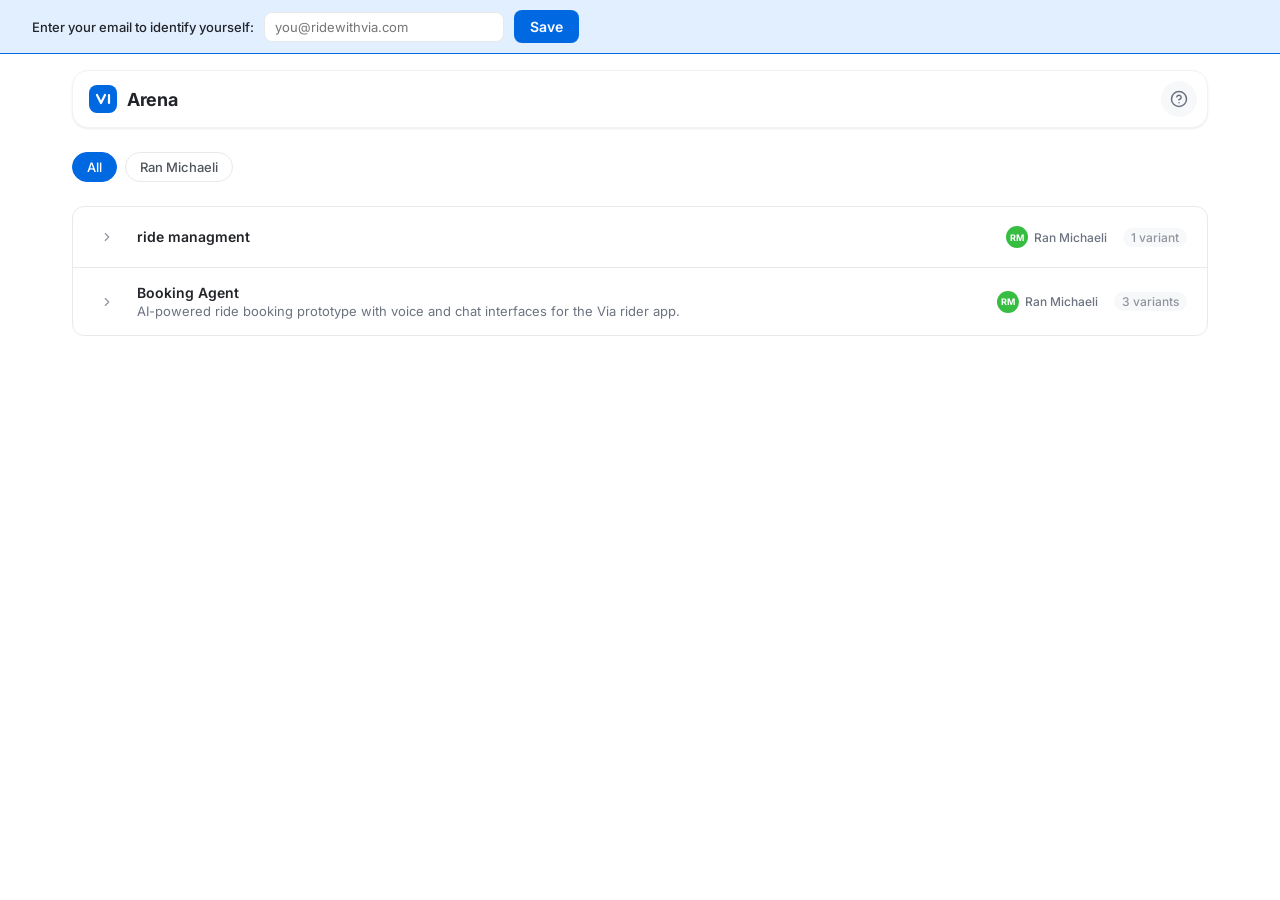
==== index.html @ a44d93fb "Initial arena-hub setup Public hub with Booking Agent and ride management prototypes.  Made-with: Cu" ====
<!DOCTYPE html>
<html lang="en">
<head>
    <meta charset="UTF-8">
    <meta name="viewport" content="width=device-width, initial-scale=1.0">
    <title>Arena — Via</title>
    <link rel="preconnect" href="https://fonts.googleapis.com">
    <link rel="preconnect" href="https://fonts.gstatic.com" crossorigin>
    <link href="https://fonts.googleapis.com/css2?family=Inter:wght@400;500;600;700&display=swap" rel="stylesheet">
    <link rel="stylesheet" href="hub/hub.css">
</head>
<body>
    <!-- ===== Identity Prompt (first visit) ===== -->
    <div class="identity-prompt" id="identity-prompt" style="display:none">
        <span class="identity-prompt-label">Enter your email to identify yourself:</span>
        <input type="email" class="identity-prompt-input" id="identity-email-input" placeholder="you@ridewithvia.com">
        <button class="hub-btn hub-btn-primary identity-prompt-btn" id="identity-save-btn">Save</button>
    </div>

    <!-- ===== Dashboard View ===== -->
    <div id="dashboard-view" class="view active">
        <nav class="hub-navbar" id="hub-navbar">
            <div class="hub-navbar-left">
                <div class="hub-logo">
                    <svg width="28" height="28" viewBox="0 0 28 28" fill="none">
                        <rect width="28" height="28" rx="8" fill="#0069e2"/>
                        <path d="M8 10l4 8 4-8M20 10v8" stroke="#fff" stroke-width="2.2" stroke-linecap="round" stroke-linejoin="round"/>
                    </svg>
                    <h1 class="hub-title">Arena</h1>
                </div>
                <div class="hub-space-toggle" id="space-toggle" style="display:none">
                    <button class="space-toggle-btn active" data-space="personal">My Space</button>
                    <button class="space-toggle-btn" data-space="hub">Public Hub</button>
                </div>
            </div>
            <div class="hub-navbar-right">
                <button class="hub-nav-circle" id="btn-how-it-works" title="How It Works">
                    <svg width="18" height="18" viewBox="0 0 24 24" fill="none" stroke="currentColor" stroke-width="2" stroke-linecap="round" stroke-linejoin="round"><circle cx="12" cy="12" r="10"/><path d="M9.09 9a3 3 0 015.83 1c0 2-3 3-3 3"/><line x1="12" y1="17" x2="12.01" y2="17"/></svg>
                </button>
                <button class="hub-nav-circle identity-indicator" id="identity-indicator" style="display:none" title="Profile"></button>
            </div>
        </nav>

        <main class="hub-main">
            <div class="hub-toolbar">
                <div class="hub-filters">
                    <button class="filter-chip active" data-filter="all">All</button>
                </div>
                <button class="hub-btn hub-btn-primary hub-btn-sm" id="btn-new-prototype">
                    <svg width="16" height="16" viewBox="0 0 24 24" fill="none" stroke="currentColor" stroke-width="2" stroke-linecap="round" stroke-linejoin="round"><line x1="12" y1="5" x2="12" y2="19"/><line x1="5" y1="12" x2="19" y2="12"/></svg>
                    New
                </button>
            </div>
            <div class="prototype-grid" id="prototype-grid"></div>
            <div class="empty-state" id="empty-state" style="display:none">
                <svg width="64" height="64" viewBox="0 0 24 24" fill="none" stroke="currentColor" stroke-width="1.5" stroke-linecap="round" stroke-linejoin="round" opacity="0.3"><rect x="3" y="3" width="18" height="18" rx="2"/><line x1="12" y1="8" x2="12" y2="16"/><line x1="8" y1="12" x2="16" y2="12"/></svg>
                <p>No prototypes yet. Click <strong>New Prototype</strong> to get started.</p>
            </div>
        </main>
    </div>

    <!-- ===== Prototype Detail View ===== -->
    <div id="detail-view" class="view">
        <button class="sp-tab" id="sp-tab" title="Open panel">
            <svg width="14" height="14" viewBox="0 0 24 24" fill="none" stroke="currentColor" stroke-width="2.5" stroke-linecap="round" stroke-linejoin="round"><polyline points="9 18 15 12 9 6"/></svg>
        </button>
        <div class="sp-shell" id="sp-shell">
            <div class="sp-drawer" id="sp-drawer">
                <div class="sp-header">
                    <div class="sp-logo">
                        <svg width="22" height="22" viewBox="0 0 28 28" fill="none"><rect width="28" height="28" rx="8" fill="#0069e2"/><path d="M8 10l4 8 4-8M20 10v8" stroke="#fff" stroke-width="2.2" stroke-linecap="round" stroke-linejoin="round"/></svg>
                        <span class="sp-logo-text">Arena</span>
                    </div>
                    <button class="sp-close" id="sp-close" title="Close panel">
                        <svg width="16" height="16" viewBox="0 0 24 24" fill="none" stroke="currentColor" stroke-width="2" stroke-linecap="round" stroke-linejoin="round"><rect x="3" y="3" width="18" height="18" rx="2"/><line x1="9" y1="3" x2="9" y2="21"/><polyline points="16 15 13 12 16 9"/></svg>
                    </button>
                </div>
                <div class="sp-section-label">Prototypes</div>
                <div class="sp-proto-list" id="sp-proto-list"></div>
                <div class="sp-footer">
                    <button class="sp-footer-link" id="sp-how-it-works" title="How It Works">
                        <svg width="16" height="16" viewBox="0 0 24 24" fill="none" stroke="currentColor" stroke-width="2" stroke-linecap="round" stroke-linejoin="round"><circle cx="12" cy="12" r="10"/><path d="M9.09 9a3 3 0 015.83 1c0 2-3 3-3 3"/><line x1="12" y1="17" x2="12.01" y2="17"/></svg>
                        <span>How It Works</span>
                        <svg class="sp-footer-link-chevron" width="14" height="14" viewBox="0 0 24 24" fill="none" stroke="currentColor" stroke-width="2" stroke-linecap="round" stroke-linejoin="round"><polyline points="9 18 15 12 9 6"/></svg>
                    </button>
                    <button class="sp-footer-link" id="sp-back" title="Back to Dashboard">
                        <svg width="16" height="16" viewBox="0 0 24 24" fill="none" stroke="currentColor" stroke-width="2" stroke-linecap="round" stroke-linejoin="round"><path d="M3 9l9-7 9 7v11a2 2 0 01-2 2H5a2 2 0 01-2-2z"/><polyline points="9 22 9 12 15 12 15 22"/></svg>
                        <span>Back to Dashboard</span>
                    </button>
                    <div class="sp-footer-separator"></div>
                    <button class="sp-footer-profile" id="sp-profile" title="Profile">
                        <div class="sp-footer-avatar" id="sp-footer-avatar"></div>
                        <span class="sp-footer-username" id="sp-footer-username"></span>
                    </button>
                </div>
            </div>
            <div class="sp-viewport-frame">
                <div class="prototype-viewport">
                    <iframe id="prototype-iframe" src="about:blank" allow="geolocation; microphone; camera; autoplay; fullscreen"></iframe>
                </div>
            </div>
        </div>
    </div>

    <!-- ===== How It Works Modal ===== -->
    <div class="modal-overlay" id="guide-modal-overlay">
        <div class="modal modal-lg">
            <div class="modal-header">
                <h3 class="modal-title">How It Works</h3>
                <button class="modal-close" id="guide-modal-close">&times;</button>
            </div>
            <div class="modal-body guide-body" id="guide-body"></div>
        </div>
    </div>

    <!-- ===== New Prototype Modal ===== -->
    <div class="modal-overlay" id="modal-overlay">
        <div class="modal" id="new-prototype-modal">
            <div class="modal-header">
                <h3 class="modal-title" id="modal-title">New Prototype</h3>
                <button class="modal-close" id="modal-close">&times;</button>
            </div>
            <div class="modal-body">
                <label class="form-label">
                    Prototype Name
                    <input type="text" class="form-input" id="input-name" placeholder="e.g. Ride Scheduling Redesign">
                </label>
                <label class="form-label">
                    Description
                    <textarea class="form-input form-textarea" id="input-description" placeholder="Brief description of what this prototype explores..."></textarea>
                </label>
                <label class="form-label">
                    Created By
                    <select class="form-input" id="input-creator"></select>
                </label>
                <div class="modal-output" id="modal-output" style="display:none">
                    <p class="modal-output-label">Run this in your terminal:</p>
                    <pre class="modal-output-code" id="modal-output-code"></pre>
                    <button class="hub-btn hub-btn-primary modal-copy-btn" id="btn-copy-output">Copy to Clipboard</button>
                </div>
            </div>
            <div class="modal-footer" id="modal-footer">
                <button class="hub-btn hub-btn-ghost" id="btn-modal-cancel">Cancel</button>
                <button class="hub-btn hub-btn-primary" id="btn-modal-generate">Generate Instructions</button>
            </div>
        </div>
    </div>

    <!-- ===== Edit Prototype Modal ===== -->
    <div class="modal-overlay" id="edit-modal-overlay">
        <div class="modal">
            <div class="modal-header">
                <h3 class="modal-title" id="edit-modal-title">Edit Prototype</h3>
                <button class="modal-close" id="edit-modal-close">&times;</button>
            </div>
            <div class="modal-body">
                <label class="form-label">
                    Prototype Name
                    <input type="text" class="form-input" id="input-edit-name" placeholder="e.g. Ride Scheduling Redesign">
                </label>
                <label class="form-label">
                    Description
                    <textarea class="form-input form-textarea" id="input-edit-description" placeholder="Brief description of what this prototype explores..."></textarea>
                </label>
                <div class="modal-output" id="edit-modal-output" style="display:none">
                    <p class="modal-output-label">Run this in your terminal:</p>
                    <pre class="modal-output-code" id="edit-modal-output-code"></pre>
                    <button class="hub-btn hub-btn-primary modal-copy-btn" id="btn-edit-copy-output">Copy to Clipboard</button>
                </div>
            </div>
            <div class="modal-footer" id="edit-modal-footer">
                <button class="hub-btn hub-btn-ghost" id="btn-edit-cancel">Cancel</button>
                <button class="hub-btn hub-btn-primary" id="btn-edit-generate">Save Changes</button>
            </div>
        </div>
    </div>

    <!-- ===== New Variant Modal ===== -->
    <div class="modal-overlay" id="variant-modal-overlay">
        <div class="modal">
            <div class="modal-header">
                <h3 class="modal-title" id="variant-modal-title">New Variant</h3>
                <button class="modal-close" id="variant-modal-close">&times;</button>
            </div>
            <div class="modal-body">
                <label class="form-label">
                    Variant Name
                    <input type="text" class="form-input" id="input-variant-name" placeholder="e.g. Option B — Inline Counter">
                </label>
                <label class="form-label">
                    Description
                    <textarea class="form-input form-textarea" id="input-variant-description" placeholder="What makes this variant different..."></textarea>
                </label>
                <label class="form-label">
                    Based On
                    <select class="form-input" id="input-variant-source"></select>
                </label>
                <div class="modal-output" id="variant-modal-output" style="display:none">
                    <p class="modal-output-label">Run this in your terminal:</p>
                    <pre class="modal-output-code" id="variant-modal-output-code"></pre>
                    <button class="hub-btn hub-btn-primary modal-copy-btn" id="btn-variant-copy-output">Copy to Clipboard</button>
                </div>
            </div>
            <div class="modal-footer" id="variant-modal-footer">
                <button class="hub-btn hub-btn-ghost" id="btn-variant-cancel">Cancel</button>
                <button class="hub-btn hub-btn-primary" id="btn-variant-generate">Generate Command</button>
            </div>
        </div>
    </div>

    <!-- ===== Delete Variant Confirmation Modal ===== -->
    <div class="modal-overlay" id="delete-modal-overlay">
        <div class="modal modal-sm">
            <div class="modal-header">
                <h3 class="modal-title">Delete Variant</h3>
                <button class="modal-close" id="delete-modal-close">&times;</button>
            </div>
            <div class="modal-body">
                <p class="delete-modal-message" id="delete-modal-message">Are you sure you want to delete this variant?</p>
                <div class="modal-output" id="delete-modal-output" style="display:none">
                    <p class="modal-output-label">Run this in your terminal:</p>
                    <pre class="modal-output-code" id="delete-modal-output-code"></pre>
                    <button class="hub-btn hub-btn-primary modal-copy-btn" id="btn-delete-copy-output">Copy to Clipboard</button>
                </div>
            </div>
            <div class="modal-footer" id="delete-modal-footer">
                <button class="hub-btn hub-btn-ghost" id="btn-delete-cancel">Cancel</button>
                <button class="hub-btn hub-btn-danger" id="btn-delete-confirm">Delete</button>
            </div>
        </div>
    </div>

    <!-- ===== Team Management Modal ===== -->
    <div class="modal-overlay" id="team-view-overlay">
        <div class="modal modal-lg">
            <div class="modal-header">
                <h3 class="modal-title">Team Management</h3>
                <div class="modal-header-actions">
                    <button class="hub-btn hub-btn-primary hub-btn-sm" id="btn-add-member">
                        <svg width="16" height="16" viewBox="0 0 24 24" fill="none" stroke="currentColor" stroke-width="2" stroke-linecap="round" stroke-linejoin="round"><line x1="12" y1="5" x2="12" y2="19"/><line x1="5" y1="12" x2="19" y2="12"/></svg>
                        Add Member
                    </button>
                    <button class="modal-close" id="team-view-close">&times;</button>
                </div>
            </div>
            <div class="modal-body">
                <div class="team-list" id="team-list"></div>
            </div>
        </div>
    </div>

    <!-- ===== Team Member Modal (Add / Edit) ===== -->
    <div class="modal-overlay" id="team-modal-overlay">
        <div class="modal">
            <div class="modal-header">
                <h3 class="modal-title" id="team-modal-title">Add Team Member</h3>
                <button class="modal-close" id="team-modal-close">&times;</button>
            </div>
            <div class="modal-body">
                <label class="form-label">
                    Full Name
                    <input type="text" class="form-input" id="input-member-name" placeholder="e.g. Jane Doe">
                </label>
                <label class="form-label">
                    Email
                    <input type="email" class="form-input" id="input-member-email" placeholder="e.g. jane@ridewithvia.com">
                </label>
                <label class="form-label">
                    Role
                    <input type="text" class="form-input" id="input-member-role" placeholder="e.g. Designer, Product, Engineer">
                </label>
                <label class="form-label form-checkbox-label">
                    <input type="checkbox" id="input-member-admin">
                    <span>Grant admin access</span>
                </label>
                <div class="modal-output" id="team-modal-output" style="display:none">
                    <p class="modal-output-label">Run this in your terminal:</p>
                    <pre class="modal-output-code" id="team-modal-output-code"></pre>
                    <button class="hub-btn hub-btn-primary modal-copy-btn" id="btn-team-copy-output">Copy to Clipboard</button>
                </div>
            </div>
            <div class="modal-footer" id="team-modal-footer">
                <button class="hub-btn hub-btn-ghost" id="btn-team-modal-cancel">Cancel</button>
                <button class="hub-btn hub-btn-primary" id="btn-team-modal-generate">Generate Command</button>
            </div>
        </div>
    </div>

    <!-- ===== Profile Modal ===== -->
    <div class="modal-overlay" id="identity-modal-overlay">
        <div class="modal modal-sm">
            <div class="modal-header">
                <h3 class="modal-title">Profile</h3>
                <button class="modal-close" id="identity-modal-close">&times;</button>
            </div>
            <div class="modal-body profile-modal-body">
                <div class="profile-modal-user" id="identity-modal-user"></div>

                <div class="profile-modal-section" id="profile-teams-section" style="display:none">
                    <label class="profile-modal-label">Team</label>
                    <button class="profile-action-row" id="profile-manage-team">
                        <svg width="16" height="16" viewBox="0 0 24 24" fill="none" stroke="currentColor" stroke-width="2" stroke-linecap="round" stroke-linejoin="round"><path d="M17 21v-2a4 4 0 00-4-4H5a4 4 0 00-4 4v2"/><circle cx="9" cy="7" r="4"/><path d="M23 21v-2a4 4 0 00-3-3.87"/><path d="M16 3.13a4 4 0 010 7.75"/></svg>
                        <span>Manage team members</span>
                        <svg class="profile-action-chevron" width="14" height="14" viewBox="0 0 24 24" fill="none" stroke="currentColor" stroke-width="2" stroke-linecap="round" stroke-linejoin="round"><polyline points="9 18 15 12 9 6"/></svg>
                    </button>
                </div>

                <div class="profile-modal-section">
                    <label class="profile-modal-label">Photo</label>
                    <div class="profile-photo-row">
                        <div class="profile-photo-preview" id="profile-photo-preview"></div>
                        <div class="profile-photo-actions">
                            <button class="hub-btn hub-btn-ghost hub-btn-sm" id="profile-upload-photo">Upload photo</button>
                            <button class="hub-btn hub-btn-ghost hub-btn-sm profile-remove-photo" id="profile-remove-photo" style="display:none">Remove</button>
                        </div>
                        <input type="file" id="profile-photo-input" accept="image/*" style="display:none">
                    </div>
                </div>

                <div class="profile-modal-section">
                    <label class="profile-modal-label">Appearance</label>
                    <div class="profile-theme-row">
                        <svg width="16" height="16" viewBox="0 0 24 24" fill="none" stroke="currentColor" stroke-width="2" stroke-linecap="round" stroke-linejoin="round"><path d="M21 12.79A9 9 0 1111.21 3 7 7 0 0021 12.79z"/></svg>
                        <span class="profile-theme-text">Dark mode</span>
                        <button class="profile-theme-switch" id="profile-theme-toggle">
                            <span class="profile-theme-knob"></span>
                        </button>
                    </div>
                </div>
            </div>
            <div class="modal-footer">
                <button class="hub-btn hub-btn-ghost" id="btn-identity-switch">Switch User</button>
                <button class="hub-btn hub-btn-primary" id="btn-identity-cancel">Done</button>
            </div>
        </div>
    </div>

    <!-- ===== Publish Modal ===== -->
    <div class="modal-overlay" id="publish-modal-overlay">
        <div class="modal modal-sm">
            <div class="modal-header">
                <h3 class="modal-title">Publish to Hub</h3>
                <button class="modal-close" id="publish-modal-close">&times;</button>
            </div>
            <div class="modal-body">
                <p class="publish-modal-message" id="publish-modal-message"></p>
                <div class="modal-output" id="publish-modal-output" style="display:none">
                    <p class="modal-output-label">Run this in your terminal:</p>
                    <pre class="modal-output-code" id="publish-modal-output-code"></pre>
                    <button class="hub-btn hub-btn-primary modal-copy-btn" id="btn-publish-copy-output">Copy to Clipboard</button>
                </div>
            </div>
            <div class="modal-footer" id="publish-modal-footer">
                <button class="hub-btn hub-btn-ghost" id="btn-publish-cancel">Cancel</button>
                <button class="hub-btn hub-btn-primary" id="btn-publish-confirm">Publish</button>
            </div>
        </div>
    </div>

    <script src="hub/hub.js"></script>
</body>
</html>
---- hub/hub.css ----
/* ===== Reset & Base ===== */
*,
*::before,
*::after {
    margin: 0;
    padding: 0;
    box-sizing: border-box;
}

:root {
    --brand: #0069e2;
    --brand-light: #e1efff;
    --brand-dark: #0054b4;

    --text-primary: #222429;
    --text-secondary: #4f545d;
    --text-tertiary: #6c7380;
    --text-quaternary: #8f949e;

    --bg-primary: #ffffff;
    --bg-secondary: #f7f8fa;
    --bg-tertiary: #e8e9eb;
    --bg-quaternary: #d5d7db;

    --separator: #e8e9eb;
    --separator-light: #f2f3f5;

    --shadow-sm: 0 1px 2px rgba(21, 22, 26, 0.08);
    --shadow-md: 0 4px 12px rgba(21, 22, 26, 0.1);
    --shadow-lg: 0 8px 24px rgba(21, 22, 26, 0.12);
    --shadow-xl: 0 20px 40px rgba(21, 22, 26, 0.14);

    --radius-sm: 8px;
    --radius-md: 12px;
    --radius-lg: 16px;
    --radius-full: 9999px;

    --font: 'Inter', -apple-system, BlinkMacSystemFont, 'Segoe UI', sans-serif;
    --transition: 200ms cubic-bezier(0.4, 0, 0.2, 1);
}

[data-theme="dark"] {
    --brand-light: #0e2a4d;

    --text-primary: #e8e9eb;
    --text-secondary: #a8adb6;
    --text-tertiary: #8f949e;
    --text-quaternary: #6c7380;

    --bg-primary: #1a1b20;
    --bg-secondary: #141518;
    --bg-tertiary: #2a2b31;
    --bg-quaternary: #3a3b42;

    --separator: #2a2b31;
    --separator-light: #222329;

    --shadow-sm: 0 1px 2px rgba(0, 0, 0, 0.3);
    --shadow-md: 0 4px 12px rgba(0, 0, 0, 0.4);
    --shadow-lg: 0 8px 24px rgba(0, 0, 0, 0.5);
    --shadow-xl: 0 20px 40px rgba(0, 0, 0, 0.6);
}

html {
    font-family: var(--font);
    color: var(--text-primary);
    background: var(--bg-primary);
    -webkit-font-smoothing: antialiased;
}

body {
    min-height: 100vh;
}

/* ===== Views ===== */
.view {
    display: none;
}

.view.active {
    display: block;
}

/* ===== Identity Prompt ===== */
.identity-prompt {
    display: flex;
    align-items: center;
    gap: 10px;
    padding: 10px 32px;
    background: var(--brand-light);
    border-bottom: 1px solid var(--brand);
    font-size: 13px;
    font-weight: 500;
    color: var(--text-primary);
}

.identity-prompt-input {
    padding: 6px 10px;
    border: 1px solid var(--separator);
    border-radius: var(--radius-sm);
    font-family: var(--font);
    font-size: 13px;
    width: 240px;
    color: var(--text-primary);
}

.identity-prompt-input:focus {
    outline: none;
    border-color: var(--brand);
    box-shadow: 0 0 0 3px var(--brand-light);
}

.identity-prompt-btn {
    padding: 6px 14px;
    font-size: 13px;
}

/* ===== Identity Indicator ===== */
.identity-indicator .avatar {
    width: 100%;
    height: 100%;
    font-size: 11px;
    border-radius: 50%;
}

/* Identity modal */
.identity-modal-user {
    display: flex;
    align-items: center;
    gap: 14px;
    padding: 16px;
    background: var(--bg-secondary);
    border-radius: var(--radius-md);
}

.identity-modal-avatar {
    width: 48px;
    height: 48px;
    border-radius: 50%;
    display: flex;
    align-items: center;
    justify-content: center;
    font-size: 16px;
    font-weight: 700;
    color: #fff;
    flex-shrink: 0;
    overflow: hidden;
}

.identity-modal-avatar img {
    width: 100%;
    height: 100%;
    object-fit: cover;
}

.identity-modal-details {
    min-width: 0;
}

.identity-modal-name {
    font-size: 16px;
    font-weight: 600;
    color: var(--text-primary);
}

.identity-modal-email {
    font-size: 13px;
    color: var(--text-secondary);
    margin-top: 2px;
}

.identity-modal-role {
    font-size: 12px;
    color: var(--text-quaternary);
    margin-top: 4px;
}

/* Profile modal */
.profile-modal-body {
    display: flex;
    flex-direction: column;
    gap: 20px;
}

.profile-modal-user {
    display: flex;
    align-items: center;
    gap: 14px;
    padding: 16px;
    background: var(--bg-secondary);
    border-radius: var(--radius-md);
}

.profile-modal-section {
    display: flex;
    flex-direction: column;
    gap: 8px;
}

.profile-modal-label {
    font-size: 11px;
    font-weight: 600;
    text-transform: uppercase;
    letter-spacing: 0.5px;
    color: var(--text-quaternary);
}

.profile-theme-row {
    display: flex;
    align-items: center;
    gap: 10px;
    padding: 10px 14px;
    background: var(--bg-secondary);
    border-radius: var(--radius-md);
    color: var(--text-secondary);
}

.profile-theme-row svg {
    flex-shrink: 0;
}

.profile-theme-text {
    font-size: 14px;
    color: var(--text-primary);
}

.profile-theme-switch {
    position: relative;
    width: 40px;
    height: 22px;
    border: none;
    border-radius: 11px;
    background: var(--bg-tertiary);
    cursor: pointer;
    transition: background 0.2s ease;
    padding: 0;
    margin-left: auto;
    flex-shrink: 0;
}

.profile-theme-switch.active {
    background: var(--brand);
}

.profile-theme-knob {
    position: absolute;
    top: 3px;
    left: 3px;
    width: 16px;
    height: 16px;
    border-radius: 50%;
    background: #fff;
    transition: transform 0.2s ease;
    box-shadow: 0 1px 3px rgba(0,0,0,0.2);
}

.profile-theme-switch.active .profile-theme-knob {
    transform: translateX(18px);
}

.profile-action-row {
    display: flex;
    align-items: center;
    gap: 10px;
    padding: 10px 14px;
    background: var(--bg-secondary);
    border: none;
    border-radius: var(--radius-md);
    cursor: pointer;
    width: 100%;
    font-size: 14px;
    color: var(--text-primary);
    transition: background 0.15s ease;
    font-family: inherit;
}

.profile-action-row:hover {
    background: var(--bg-tertiary);
}

.profile-action-chevron {
    margin-left: auto;
    color: var(--text-quaternary);
}

.profile-photo-row {
    display: flex;
    align-items: center;
    gap: 12px;
    padding: 10px 14px;
    background: var(--bg-secondary);
    border-radius: var(--radius-md);
}

.profile-photo-preview {
    width: 40px;
    height: 40px;
    border-radius: 50%;
    display: flex;
    align-items: center;
    justify-content: center;
    font-size: 14px;
    font-weight: 700;
    color: #fff;
    flex-shrink: 0;
    overflow: hidden;
    background: var(--bg-tertiary);
}

.profile-photo-preview img {
    width: 100%;
    height: 100%;
    object-fit: cover;
}

.profile-photo-actions {
    display: flex;
    gap: 6px;
}

.profile-remove-photo {
    color: var(--text-quaternary) !important;
}

/* ===== Floating Navbar ===== */
.hub-navbar {
    display: flex;
    align-items: center;
    justify-content: space-between;
    max-width: 1136px;
    margin: 16px auto 0;
    padding: 10px;
    background: var(--bg-primary);
    border: 1px solid var(--separator-light);
    border-radius: var(--radius-lg);
    box-shadow: var(--shadow-sm);
    position: sticky;
    top: 16px;
    z-index: 100;
}

.hub-navbar-left {
    display: flex;
    align-items: center;
    gap: 12px;
    padding-left: 6px;
}

.hub-logo {
    display: flex;
    align-items: center;
    gap: 10px;
}

.hub-title {
    font-size: 18px;
    font-weight: 700;
    letter-spacing: -0.3px;
}

.hub-navbar-right {
    display: flex;
    align-items: center;
    gap: 8px;
}

/* ===== Space Toggle ===== */
.hub-space-toggle {
    display: flex;
    background: var(--bg-secondary);
    border: 1px solid var(--separator);
    border-radius: var(--radius-full);
    padding: 3px;
    gap: 2px;
}

.space-toggle-btn {
    padding: 5px 14px;
    border: none;
    border-radius: var(--radius-full);
    background: transparent;
    font-family: var(--font);
    font-size: 13px;
    font-weight: 500;
    color: var(--text-tertiary);
    cursor: pointer;
    transition: all var(--transition);
    white-space: nowrap;
}

.space-toggle-btn:hover {
    color: var(--text-primary);
}

.space-toggle-btn.active {
    background: var(--bg-primary);
    color: var(--text-primary);
    box-shadow: var(--shadow-sm);
}

.hub-nav-circle {
    width: 36px;
    height: 36px;
    display: flex;
    align-items: center;
    justify-content: center;
    border: none;
    border-radius: 50%;
    background: var(--bg-secondary);
    color: var(--text-tertiary);
    cursor: pointer;
    transition: all var(--transition);
    flex-shrink: 0;
}

.hub-nav-circle:hover {
    background: var(--bg-tertiary);
    color: var(--text-primary);
}

/* ===== Buttons ===== */
.hub-btn {
    display: inline-flex;
    align-items: center;
    gap: 6px;
    padding: 8px 16px;
    border: none;
    border-radius: var(--radius-sm);
    font-family: var(--font);
    font-size: 14px;
    font-weight: 600;
    cursor: pointer;
    transition: all var(--transition);
    white-space: nowrap;
}

.hub-btn-primary {
    background: var(--brand);
    color: #fff;
}

.hub-btn-primary:hover {
    background: var(--brand-dark);
}

.hub-btn-ghost {
    background: transparent;
    color: var(--text-secondary);
}

.hub-btn-ghost:hover {
    background: var(--bg-secondary);
    color: var(--text-primary);
}

.hub-btn-danger {
    background: #dc2626;
    color: #fff;
}

.hub-btn-danger:hover {
    background: #b91c1c;
}

/* ===== Main Content ===== */
.hub-main {
    max-width: 1200px;
    margin: 0 auto;
    padding: 24px 32px;
}

/* ===== Toolbar (filters + view toggle) ===== */
.hub-toolbar {
    display: flex;
    align-items: center;
    margin-bottom: 24px;
    gap: 16px;
}

/* ===== Filters ===== */
.hub-filters {
    display: flex;
    gap: 8px;
    flex-wrap: wrap;
}

/* ===== Theme Toggle ===== */
.theme-toggle {
    width: 32px;
    height: 32px;
    border: none;
    border-radius: 6px;
    background: var(--bg-secondary);
    color: var(--text-quaternary);
    cursor: pointer;
    display: flex;
    align-items: center;
    justify-content: center;
    transition: all var(--transition);
    flex-shrink: 0;
    margin-left: auto;
}

.theme-toggle:hover {
    background: var(--bg-tertiary);
    color: var(--text-primary);
}

.theme-icon-dark {
    display: none;
}

[data-theme="dark"] .theme-icon-light {
    display: none;
}

[data-theme="dark"] .theme-icon-dark {
    display: block;
}

.filter-chip {
    padding: 6px 14px;
    border: 1px solid var(--separator);
    border-radius: var(--radius-full);
    background: var(--bg-primary);
    font-family: var(--font);
    font-size: 13px;
    font-weight: 500;
    color: var(--text-secondary);
    cursor: pointer;
    transition: all var(--transition);
}

.filter-chip:hover {
    border-color: var(--bg-quaternary);
    color: var(--text-primary);
}

.filter-chip.active {
    background: var(--brand);
    border-color: var(--brand);
    color: #fff;
}

.avatar {
    width: 28px;
    height: 28px;
    border-radius: 50%;
    display: flex;
    align-items: center;
    justify-content: center;
    font-size: 11px;
    font-weight: 700;
    color: #fff;
    flex-shrink: 0;
}

/* ===== List View ===== */
.prototype-grid {
    display: flex;
    flex-direction: column;
    gap: 0;
}

.prototype-list-item {
    background: var(--bg-primary);
    border: 1px solid var(--separator);
    border-radius: 0;
    padding: 16px 20px;
    cursor: pointer;
    transition: all var(--transition);
    position: relative;
    overflow: hidden;
    margin-top: -1px;
}

.prototype-grid > .prototype-list-item:first-child {
    border-radius: var(--radius-md) var(--radius-md) 0 0;
    margin-top: 0;
}

.prototype-grid > .prototype-list-item:last-child {
    border-radius: 0 0 var(--radius-md) var(--radius-md);
}

.prototype-grid > .prototype-list-item:only-child {
    border-radius: var(--radius-md);
}

.prototype-list-item + .prototype-list-item {
    border-top: 1px solid var(--separator);
}

.prototype-list-item:not(.expanded):hover {
    background: var(--bg-tertiary);
}

.list-item-row {
    display: flex;
    align-items: center;
    gap: 16px;
}

.list-item-info {
    flex: 1;
    min-width: 0;
}

.list-item-name {
    font-size: 14px;
    font-weight: 600;
    color: var(--text-primary);
    white-space: nowrap;
    overflow: hidden;
    text-overflow: ellipsis;
}

.list-item-description {
    font-size: 13px;
    color: var(--text-tertiary);
    white-space: nowrap;
    overflow: hidden;
    text-overflow: ellipsis;
    margin-top: 2px;
}

.list-item-meta {
    display: flex;
    align-items: center;
    gap: 16px;
    flex-shrink: 0;
}

.list-item-creator {
    display: flex;
    align-items: center;
    gap: 6px;
    font-size: 12px;
    font-weight: 500;
    color: var(--text-tertiary);
}

.list-item-creator .avatar {
    width: 22px;
    height: 22px;
    font-size: 9px;
}

.list-item-variants {
    font-size: 12px;
    font-weight: 500;
    color: var(--text-quaternary);
    background: var(--bg-secondary);
    padding: 2px 8px;
    border-radius: var(--radius-full);
}

.list-item-edit {
    width: 28px;
    height: 28px;
    display: flex;
    align-items: center;
    justify-content: center;
    border: none;
    border-radius: var(--radius-sm);
    background: transparent;
    color: var(--text-quaternary);
    cursor: pointer;
    transition: all var(--transition);
    opacity: 0;
    flex-shrink: 0;
}

.prototype-list-item:hover .list-item-edit {
    opacity: 1;
}

.list-item-edit:hover {
    background: var(--bg-secondary);
    color: var(--text-primary);
}

.list-item-date {
    font-size: 12px;
    color: var(--text-quaternary);
    min-width: 80px;
    text-align: right;
}

.list-item-expand {
    width: 28px;
    height: 28px;
    border: none;
    border-radius: 6px;
    background: transparent;
    color: var(--text-quaternary);
    cursor: pointer;
    display: flex;
    align-items: center;
    justify-content: center;
    transition: all var(--transition);
    flex-shrink: 0;
}

.list-item-expand:hover {
    background: var(--bg-tertiary);
    color: var(--text-primary);
}

.list-item-expand svg {
    transition: transform var(--transition);
}

.prototype-list-item.expanded .list-item-expand svg {
    transform: rotate(90deg);
}

.list-variant-list {
    display: none;
    margin: 12px -20px -16px;
    padding: 12px 20px 12px 58px;
    background: #f9f9f9;
    border-top: 1px solid var(--separator);
}

[data-theme="dark"] .list-variant-list {
    background: #1e1f25;
}

.prototype-list-item.expanded .list-variant-list {
    display: block;
}

.list-variant-item {
    display: flex;
    align-items: center;
    gap: 8px;
    padding: 6px 10px;
    border-radius: 6px;
    font-size: 13px;
    font-weight: 500;
    color: var(--text-secondary);
    position: relative;
    cursor: pointer;
    transition: all 0.15s ease;
}

.list-variant-item:hover {
    background: var(--bg-tertiary);
    color: var(--text-primary);
}

.list-variant-info {
    flex: 1;
    min-width: 0;
}

.list-variant-name {
    display: block;
    overflow: hidden;
    text-overflow: ellipsis;
    white-space: nowrap;
}

.list-variant-desc {
    display: block;
    font-size: 12px;
    font-weight: 400;
    color: var(--text-quaternary);
    overflow: hidden;
    text-overflow: ellipsis;
    white-space: nowrap;
    margin-top: 1px;
}

.list-variant-dot {
    width: 6px;
    height: 6px;
    border-radius: 50%;
    background: var(--bg-quaternary);
    flex-shrink: 0;
}

.list-variant-delete {
    width: 22px;
    height: 22px;
    border: none;
    border-radius: 4px;
    background: transparent;
    color: var(--text-quaternary);
    cursor: pointer;
    display: flex;
    align-items: center;
    justify-content: center;
    flex-shrink: 0;
    opacity: 0;
    transition: all 0.15s ease;
}

.list-variant-item:hover .list-variant-delete {
    opacity: 1;
}

.list-variant-delete:hover {
    background: rgba(220, 38, 38, 0.1);
    color: #dc2626;
}

.list-variant-share {
    width: 22px;
    height: 22px;
    border: none;
    border-radius: 4px;
    background: transparent;
    color: var(--text-quaternary);
    cursor: pointer;
    display: flex;
    align-items: center;
    justify-content: center;
    flex-shrink: 0;
    opacity: 0;
    transition: all 0.15s ease;
}

.list-variant-item:hover .list-variant-share {
    opacity: 1;
}

.list-variant-share:hover {
    background: var(--brand-light);
    color: var(--brand);
}

.list-variant-share.copied {
    opacity: 1;
    color: #16a34a;
}

.list-variant-edit {
    width: 22px;
    height: 22px;
    border: none;
    border-radius: 4px;
    background: transparent;
    color: var(--text-quaternary);
    cursor: pointer;
    display: flex;
    align-items: center;
    justify-content: center;
    flex-shrink: 0;
    opacity: 0;
    transition: all 0.15s ease;
}

.list-variant-item:hover .list-variant-edit {
    opacity: 1;
}

.list-variant-edit:hover {
    background: var(--bg-tertiary);
    color: var(--text-primary);
}

.list-variant-publish {
    width: 22px;
    height: 22px;
    border: none;
    border-radius: 4px;
    background: transparent;
    color: var(--text-quaternary);
    cursor: pointer;
    display: flex;
    align-items: center;
    justify-content: center;
    flex-shrink: 0;
    opacity: 0;
    transition: all 0.15s ease;
}

.list-variant-item:hover .list-variant-publish {
    opacity: 1;
}

.list-variant-publish:hover {
    background: rgba(22, 163, 74, 0.1);
    color: #16a34a;
}

.list-item-publish {
    width: 28px;
    height: 28px;
    display: flex;
    align-items: center;
    justify-content: center;
    border: none;
    border-radius: var(--radius-sm);
    background: transparent;
    color: var(--text-quaternary);
    cursor: pointer;
    transition: all var(--transition);
    opacity: 0;
    flex-shrink: 0;
}

.prototype-list-item:hover .list-item-publish {
    opacity: 1;
}

.list-item-publish:hover {
    background: rgba(22, 163, 74, 0.1);
    color: #16a34a;
}

.list-new-variant {
    display: flex;
    align-items: center;
    gap: 6px;
    padding: 6px 10px;
    margin-top: 2px;
    border: none;
    border-radius: 6px;
    background: transparent;
    font-family: var(--font);
    font-size: 12px;
    font-weight: 500;
    color: var(--text-quaternary);
    cursor: pointer;
    transition: all 0.15s ease;
    width: 100%;
}

.list-new-variant:hover {
    background: var(--bg-tertiary);
    color: var(--text-secondary);
}

/* ===== Empty State ===== */
.empty-state {
    text-align: center;
    padding: 80px 20px;
    color: var(--text-tertiary);
}

.empty-state p {
    margin-top: 16px;
    font-size: 15px;
    line-height: 1.5;
}

/* ===== Detail View — Fullscreen Prototype ===== */
#detail-view.active {
    display: block;
    height: 100vh;
    overflow: hidden;
}

/* ===== Shell (frame that wraps everything) ===== */
.sp-shell {
    position: fixed;
    inset: 0;
    background: var(--bg-secondary);
    display: flex;
    z-index: 1;
}

/* ===== Side Panel — Tab Handle (left edge) ===== */
.sp-tab {
    position: fixed;
    left: 0;
    top: 50%;
    transform: translateY(-50%);
    z-index: 200;
    width: 24px;
    height: 120px;
    border: none;
    border-radius: 0 8px 8px 0;
    background: var(--bg-quaternary);
    color: var(--text-quaternary);
    cursor: pointer;
    display: flex;
    align-items: center;
    justify-content: center;
    transition: all var(--transition), left 320ms cubic-bezier(0.4, 0, 0.2, 1);
    backdrop-filter: blur(8px);
}

.sp-tab svg {
    transition: transform 320ms cubic-bezier(0.4, 0, 0.2, 1);
}

.sp-tab:hover {
    width: 28px;
    background: var(--brand);
    color: #fff;
}

.sp-tab.open {
    display: none;
}

/* ===== Side Panel — Drawer ===== */
.sp-drawer {
    width: 0;
    background: var(--bg-secondary);
    display: flex;
    flex-direction: column;
    overflow: hidden;
    flex-shrink: 0;
    transition: width 320ms cubic-bezier(0.4, 0, 0.2, 1);
}

.sp-drawer.open {
    width: 300px;
}

/* Inner content stays fixed width to avoid reflow */
.sp-drawer > * {
    min-width: 300px;
}

/* ===== Viewport Frame (padded rounded window) ===== */
.sp-viewport-frame {
    flex: 1;
    padding: 8px;
    border-radius: 8px;
    min-width: 0;
    transition: padding 320ms cubic-bezier(0.4, 0, 0.2, 1),
                border-radius 320ms cubic-bezier(0.4, 0, 0.2, 1);
}

.sp-drawer:not(.open) ~ .sp-viewport-frame {
    padding: 0;
    border-radius: 0;
}

.sp-viewport-frame > .prototype-viewport {
    width: 100%;
    height: 100%;
    border-radius: 16px;
    overflow: hidden;
    border: 1px solid var(--separator);
    transition: border-radius 320ms cubic-bezier(0.4, 0, 0.2, 1);
}

.sp-drawer:not(.open) ~ .sp-viewport-frame > .prototype-viewport {
    border-radius: 0;
    border: none;
}

/* ===== Prototype Viewport (fullscreen iframe) ===== */
.prototype-viewport {
    overflow: hidden;
    position: relative;
    background: var(--bg-primary);
}

.prototype-viewport iframe {
    width: 100%;
    height: 100%;
    border: none;
    display: block;
    opacity: 1;
    transition: opacity 200ms ease;
}

.prototype-viewport iframe.fade-out {
    opacity: 0;
}

/* Drawer header */
.sp-header {
    display: flex;
    align-items: center;
    justify-content: space-between;
    padding: 20px 16px 12px;
    border-bottom: 1px solid var(--separator);
    flex-shrink: 0;
}

.sp-logo {
    display: flex;
    align-items: center;
    gap: 8px;
}

.sp-logo-text {
    font-size: 15px;
    font-weight: 700;
    color: var(--text-primary);
    letter-spacing: -0.2px;
}

.sp-close {
    width: 28px;
    height: 28px;
    border: none;
    border-radius: 6px;
    background: transparent;
    color: var(--text-quaternary);
    cursor: pointer;
    display: flex;
    align-items: center;
    justify-content: center;
    transition: all var(--transition);
}

.sp-close:hover {
    background: var(--bg-tertiary);
    color: var(--text-primary);
}

/* Drawer footer */
.sp-footer {
    flex-shrink: 0;
    padding: 12px 16px;
    border-top: 1px solid var(--separator);
    display: flex;
    flex-direction: column;
    gap: 4px;
}

.sp-footer-link {
    display: flex;
    align-items: center;
    gap: 10px;
    width: 100%;
    padding: 8px 10px;
    border: none;
    border-radius: 8px;
    background: transparent;
    color: var(--text-secondary);
    font-size: 13px;
    font-weight: 500;
    font-family: var(--font);
    cursor: pointer;
    transition: all var(--transition);
}

.sp-footer-link:hover {
    background: var(--bg-tertiary);
    color: var(--text-primary);
}

.sp-footer-link-chevron {
    margin-left: auto;
    opacity: 0.4;
    flex-shrink: 0;
}

.sp-footer-separator {
    height: 1px;
    background: var(--separator);
    margin: 4px 0;
}

.sp-footer-profile {
    display: flex;
    align-items: center;
    gap: 10px;
    width: 100%;
    padding: 8px 10px;
    border: none;
    border-radius: 8px;
    background: transparent;
    color: var(--text-secondary);
    font-size: 13px;
    font-weight: 500;
    font-family: var(--font);
    cursor: pointer;
    transition: all var(--transition);
}

.sp-footer-profile:hover {
    background: var(--bg-tertiary);
    color: var(--text-primary);
}

.sp-footer-avatar {
    width: 24px;
    height: 24px;
    border-radius: 50%;
    display: flex;
    align-items: center;
    justify-content: center;
    font-size: 9px;
    font-weight: 700;
    color: #fff;
    flex-shrink: 0;
    overflow: hidden;
}

.sp-footer-avatar img {
    width: 100%;
    height: 100%;
    object-fit: cover;
}

.sp-footer-username {
    overflow: hidden;
    text-overflow: ellipsis;
    white-space: nowrap;
}

/* Section labels */
.sp-section-label {
    padding: 12px 16px 4px;
    font-size: 10px;
    font-weight: 700;
    text-transform: uppercase;
    letter-spacing: 0.6px;
    color: var(--text-tertiary);
    flex-shrink: 0;
}

/* Prototype list (scrollable) */
.sp-proto-list {
    flex: 1;
    overflow-y: auto;
    padding: 0 12px 12px;
    min-height: 0;
    display: flex;
    flex-direction: column;
    gap: 8px;
}

/* Prototype card inside drawer */
.sp-proto {
    background: var(--bg-primary);
    border: 1px solid var(--separator);
    border-radius: var(--radius-md);
    overflow: hidden;
    transition: all var(--transition);
}

.sp-proto-header {
    display: flex;
    align-items: center;
    gap: 12px;
    padding: 12px 14px;
    cursor: pointer;
    transition: background var(--transition);
}

.sp-proto:not(.expanded) .sp-proto-header:hover {
    background: var(--bg-tertiary);
}

.sp-proto-info {
    flex: 1;
    min-width: 0;
}

.sp-proto-name {
    display: block;
    font-size: 13px;
    font-weight: 600;
    color: var(--text-primary);
    white-space: nowrap;
    overflow: hidden;
    text-overflow: ellipsis;
}

.sp-proto-desc {
    display: block;
    font-size: 12px;
    color: var(--text-tertiary);
    white-space: nowrap;
    overflow: hidden;
    text-overflow: ellipsis;
    margin-top: 1px;
}

.sp-proto-variant-count {
    font-size: 10px;
    font-weight: 600;
    color: var(--text-quaternary);
    background: var(--bg-secondary);
    padding: 1px 6px;
    border-radius: var(--radius-full);
    flex-shrink: 0;
}

.sp-proto.expanded .sp-proto-variant-count {
    display: none;
}

.sp-proto-expand {
    width: 26px;
    height: 26px;
    border: none;
    background: transparent;
    border-radius: 6px;
    cursor: pointer;
    display: flex;
    align-items: center;
    justify-content: center;
    color: var(--text-tertiary);
    transition: all var(--transition);
    flex-shrink: 0;
}

.sp-proto-expand:hover {
    background: var(--bg-tertiary);
    color: var(--text-primary);
}

.sp-proto-expand svg {
    transition: transform var(--transition);
}

.sp-proto.expanded .sp-proto-expand svg {
    transform: rotate(90deg);
}

/* Variant sub-list */
.sp-variant-list {
    display: none;
    padding: 8px 14px 8px 14px;
    border-top: 1px solid var(--separator);
    background: var(--bg-secondary);
}

.sp-proto.expanded .sp-variant-list {
    display: block;
}

.sp-variant {
    display: flex;
    align-items: center;
    gap: 8px;
    padding: 6px 10px;
    border-radius: 6px;
    font-size: 12px;
    font-weight: 500;
    color: var(--text-quaternary);
    cursor: pointer;
    transition: all 0.15s ease;
    position: relative;
}

.sp-variant:hover {
    background: var(--bg-tertiary);
    color: var(--text-primary);
}

.sp-variant.active {
    background: var(--bg-tertiary);
    color: var(--text-primary);
    font-weight: 600;
}

.sp-variant-info {
    flex: 1;
    min-width: 0;
}

.sp-variant-name {
    display: block;
    overflow: hidden;
    text-overflow: ellipsis;
    white-space: nowrap;
}

.sp-variant-desc {
    display: block;
    font-size: 11px;
    font-weight: 400;
    color: var(--text-tertiary);
    overflow: hidden;
    text-overflow: ellipsis;
    white-space: nowrap;
    margin-top: 1px;
}

.sp-variant-dot {
    width: 6px;
    height: 6px;
    border-radius: 50%;
    background: var(--bg-quaternary);
    flex-shrink: 0;
}

.sp-variant.active .sp-variant-dot {
    background: var(--text-secondary);
}

.sp-variant-delete {
    width: 22px;
    height: 22px;
    border: none;
    border-radius: 4px;
    background: transparent;
    color: var(--text-tertiary);
    cursor: pointer;
    display: flex;
    align-items: center;
    justify-content: center;
    flex-shrink: 0;
    opacity: 0;
    transition: all 0.15s ease;
}

.sp-variant:hover .sp-variant-delete {
    opacity: 1;
}

.sp-variant-delete:hover {
    background: rgba(255, 80, 80, 0.15);
    color: #ff6b6b;
}

.sp-variant-share {
    width: 22px;
    height: 22px;
    border: none;
    border-radius: 4px;
    background: transparent;
    color: var(--text-tertiary);
    cursor: pointer;
    display: flex;
    align-items: center;
    justify-content: center;
    flex-shrink: 0;
    opacity: 0;
    transition: all 0.15s ease;
}

.sp-variant:hover .sp-variant-share {
    opacity: 1;
}

.sp-variant-share:hover {
    background: var(--brand-light);
    color: var(--brand);
}

.sp-variant-share.copied {
    opacity: 1;
    color: #16a34a;
}

.sp-variant-edit {
    width: 22px;
    height: 22px;
    border: none;
    border-radius: 4px;
    background: transparent;
    color: var(--text-tertiary);
    cursor: pointer;
    display: flex;
    align-items: center;
    justify-content: center;
    flex-shrink: 0;
    opacity: 0;
    transition: all 0.15s ease;
}

.sp-variant:hover .sp-variant-edit {
    opacity: 1;
}

.sp-variant-edit:hover {
    background: var(--bg-tertiary);
    color: var(--text-primary);
}

.sp-variant-publish {
    width: 22px;
    height: 22px;
    border: none;
    border-radius: 4px;
    background: transparent;
    color: var(--text-tertiary);
    cursor: pointer;
    display: flex;
    align-items: center;
    justify-content: center;
    flex-shrink: 0;
    opacity: 0;
    transition: all 0.15s ease;
}

.sp-variant:hover .sp-variant-publish {
    opacity: 1;
}

.sp-variant-publish:hover {
    background: rgba(22, 163, 74, 0.1);
    color: #16a34a;
}

/* New variant button inside each prototype */
.sp-new-variant {
    display: flex;
    align-items: center;
    gap: 6px;
    padding: 6px 10px;
    margin-top: 4px;
    border: none;
    border-radius: 6px;
    background: transparent;
    font-family: var(--font);
    font-size: 11px;
    font-weight: 500;
    color: var(--text-tertiary);
    cursor: pointer;
    transition: all 0.15s ease;
    width: 100%;
}

.sp-new-variant:hover {
    background: var(--bg-tertiary);
    color: var(--text-secondary);
}

.sp-new-variant svg {
    flex-shrink: 0;
}

/* ===== Copy Tooltip ===== */
.copy-tooltip {
    position: absolute;
    bottom: calc(100% + 6px);
    left: 50%;
    transform: translateX(-50%);
    background: var(--text-primary);
    color: var(--bg-primary);
    font-size: 11px;
    font-weight: 600;
    padding: 4px 8px;
    border-radius: 4px;
    white-space: nowrap;
    pointer-events: none;
    animation: tooltipFadeIn 0.15s ease;
    z-index: 10;
}

.copy-tooltip::after {
    content: '';
    position: absolute;
    top: 100%;
    left: 50%;
    transform: translateX(-50%);
    border: 4px solid transparent;
    border-top-color: var(--text-primary);
}

@keyframes tooltipFadeIn {
    from { opacity: 0; transform: translateX(-50%) translateY(4px); }
    to { opacity: 1; transform: translateX(-50%) translateY(0); }
}

/* ===== Guide View ===== */
.guide-body {
    line-height: 1.7;
    color: var(--text-primary);
}

.guide-body h2 {
    font-size: 20px;
    font-weight: 700;
    margin-top: 40px;
    margin-bottom: 12px;
    padding-bottom: 8px;
    border-bottom: 1px solid var(--separator);
}

.guide-body h2:first-child {
    margin-top: 0;
}

.guide-body h3 {
    font-size: 16px;
    font-weight: 600;
    margin-top: 24px;
    margin-bottom: 8px;
}

.guide-body p {
    margin-bottom: 12px;
    font-size: 15px;
}

.guide-body ol,
.guide-body ul {
    margin-bottom: 12px;
    padding-left: 24px;
}

.guide-body li {
    margin-bottom: 6px;
    font-size: 15px;
}

.guide-body code {
    background: var(--bg-secondary);
    border: 1px solid var(--separator);
    padding: 2px 6px;
    border-radius: 4px;
    font-size: 13px;
    font-family: 'SF Mono', 'Fira Code', monospace;
}

.guide-body a {
    color: var(--brand);
    text-decoration: underline;
    text-underline-offset: 2px;
}

.guide-body a:hover {
    color: var(--brand-dark);
}

.guide-body pre {
    position: relative;
    background: #1d1e24;
    color: #e8e9eb;
    padding: 16px 60px 16px 16px;
    border-radius: var(--radius-sm);
    overflow-x: auto;
    margin-bottom: 16px;
    font-size: 13px;
    line-height: 1.6;
}

.guide-copy-btn {
    position: absolute;
    top: 8px;
    right: 8px;
    padding: 3px 10px;
    border: 1px solid rgba(255, 255, 255, 0.15);
    border-radius: 4px;
    background: rgba(255, 255, 255, 0.08);
    color: #a8adb6;
    font-size: 12px;
    font-family: var(--font);
    cursor: pointer;
    transition: all var(--transition);
}

.guide-copy-btn:hover {
    background: rgba(255, 255, 255, 0.15);
    color: #e8e9eb;
}

.guide-body pre code {
    background: none;
    border: none;
    padding: 0;
    color: inherit;
}

/* ===== Modal ===== */
.modal-overlay {
    display: none;
    position: fixed;
    inset: 0;
    background: rgba(0, 0, 0, 0.4);
    z-index: 1000;
    justify-content: center;
    align-items: center;
    backdrop-filter: blur(4px);
}

.modal-overlay.open {
    display: flex;
}

.modal {
    background: var(--bg-primary);
    border-radius: var(--radius-lg);
    width: 90%;
    max-width: 520px;
    max-height: 85vh;
    overflow-y: auto;
    box-shadow: var(--shadow-xl);
    animation: modalIn 200ms ease-out;
}

@keyframes modalIn {
    from { opacity: 0; transform: translateY(12px) scale(0.97); }
    to { opacity: 1; transform: translateY(0) scale(1); }
}

.modal-header {
    display: flex;
    align-items: center;
    justify-content: space-between;
    padding: 20px 24px 0;
}

.modal-title {
    font-size: 18px;
    font-weight: 700;
}

.modal-close {
    width: 32px;
    height: 32px;
    display: flex;
    align-items: center;
    justify-content: center;
    border: none;
    border-radius: var(--radius-sm);
    background: transparent;
    font-size: 22px;
    color: var(--text-tertiary);
    cursor: pointer;
    transition: all var(--transition);
}

.modal-close:hover {
    background: var(--bg-secondary);
    color: var(--text-primary);
}

.modal-body {
    padding: 20px 24px;
}

.form-label {
    display: block;
    font-size: 13px;
    font-weight: 600;
    color: var(--text-secondary);
    margin-bottom: 16px;
}

.form-input {
    display: block;
    width: 100%;
    margin-top: 6px;
    padding: 10px 12px;
    border: 1px solid var(--separator);
    border-radius: var(--radius-sm);
    font-family: var(--font);
    font-size: 14px;
    color: var(--text-primary);
    background: var(--bg-primary);
    transition: border-color var(--transition);
}

.form-input:focus {
    outline: none;
    border-color: var(--brand);
    box-shadow: 0 0 0 3px var(--brand-light);
}

.form-textarea {
    min-height: 80px;
    resize: vertical;
}

.modal-output {
    margin-top: 16px;
    padding: 16px;
    background: var(--bg-secondary);
    border-radius: var(--radius-sm);
    border: 1px solid var(--separator);
}

.modal-output-label {
    font-size: 13px;
    font-weight: 600;
    color: var(--text-secondary);
    margin-bottom: 8px;
}

.modal-output-code {
    background: var(--text-primary);
    color: #e8e9eb;
    padding: 12px;
    border-radius: 6px;
    font-size: 12px;
    line-height: 1.6;
    overflow-x: auto;
    white-space: pre-wrap;
    word-break: break-all;
    margin-bottom: 12px;
}

.modal-copy-btn {
    width: 100%;
}

.modal-sm {
    max-width: 420px;
}

.modal-lg {
    max-width: 680px;
}

.modal-header-actions {
    display: flex;
    align-items: center;
    gap: 8px;
}

.hub-btn-sm {
    padding: 6px 12px;
    font-size: 13px;
}

.hub-toolbar > .hub-btn {
    margin-left: auto;
}

.publish-modal-message {
    font-size: 14px;
    line-height: 1.6;
    color: var(--text-secondary);
    margin-bottom: 4px;
}

.hub-readonly-badge {
    display: inline-flex;
    align-items: center;
    gap: 4px;
    padding: 2px 8px;
    border-radius: var(--radius-full);
    background: var(--bg-secondary);
    color: var(--text-quaternary);
    font-size: 10px;
    font-weight: 600;
    letter-spacing: 0.3px;
    text-transform: uppercase;
}

.delete-modal-message {
    font-size: 14px;
    line-height: 1.6;
    color: var(--text-secondary);
    margin-bottom: 4px;
}

.modal-footer {
    display: flex;
    justify-content: flex-end;
    gap: 8px;
    padding: 0 24px 20px;
}

/* ===== Team View ===== */
#team-view.active {
    display: block;
}

.team-list {
    padding: 0;
}

.team-member-card {
    display: flex;
    align-items: center;
    justify-content: space-between;
    padding: 16px;
    background: var(--bg-primary);
    border: 1px solid var(--separator-light);
    border-radius: var(--radius-md);
    margin-bottom: 12px;
    transition: all var(--transition);
}

.team-member-card:hover {
    border-color: var(--bg-quaternary);
    box-shadow: var(--shadow-sm);
}

.team-member-info {
    display: flex;
    align-items: center;
    gap: 14px;
    min-width: 0;
}

.team-member-info .avatar {
    width: 40px;
    height: 40px;
    font-size: 14px;
    flex-shrink: 0;
}

.team-member-details {
    min-width: 0;
}

.team-member-name {
    font-size: 15px;
    font-weight: 600;
    color: var(--text-primary);
    display: flex;
    align-items: center;
    gap: 8px;
}

.team-member-email {
    font-size: 13px;
    color: var(--text-secondary);
    margin-top: 1px;
}

.team-member-role {
    font-size: 12px;
    color: var(--text-quaternary);
    margin-top: 2px;
}

.team-member-actions {
    display: flex;
    gap: 4px;
    flex-shrink: 0;
    opacity: 0;
    transition: opacity var(--transition);
}

.team-member-card:hover .team-member-actions {
    opacity: 1;
}

.admin-badge {
    display: inline-flex;
    align-items: center;
    padding: 2px 8px;
    border-radius: var(--radius-full);
    background: var(--brand-light);
    color: var(--brand);
    font-size: 11px;
    font-weight: 600;
    letter-spacing: 0.3px;
    text-transform: uppercase;
}

.form-checkbox-label {
    display: flex;
    align-items: center;
    gap: 8px;
    font-size: 14px;
    font-weight: 500;
    color: var(--text-secondary);
    cursor: pointer;
}

.form-checkbox-label input[type="checkbox"] {
    width: 16px;
    height: 16px;
    accent-color: var(--brand);
    cursor: pointer;
}

/* ===== Responsive ===== */
@media (max-width: 768px) {
    .hub-navbar {
        margin: 8px;
        padding: 10px 12px;
        flex-wrap: wrap;
        gap: 12px;
    }

    .hub-space-toggle {
        order: 3;
        width: 100%;
        justify-content: center;
    }

    .hub-navbar-right {
        width: 100%;
        justify-content: flex-end;
    }

    .hub-main {
        padding: 16px;
    }

    .team-member-card {
        flex-direction: column;
        align-items: flex-start;
        gap: 12px;
    }

    .team-member-actions {
        opacity: 1;
    }
}

@media (max-width: 480px) {
    .sp-drawer.open {
        width: 100vw;
    }

    .sp-viewport-frame {
        padding: 0 !important;
    }

    .sp-viewport-frame > .prototype-viewport {
        border-radius: 0 !important;
    }
}
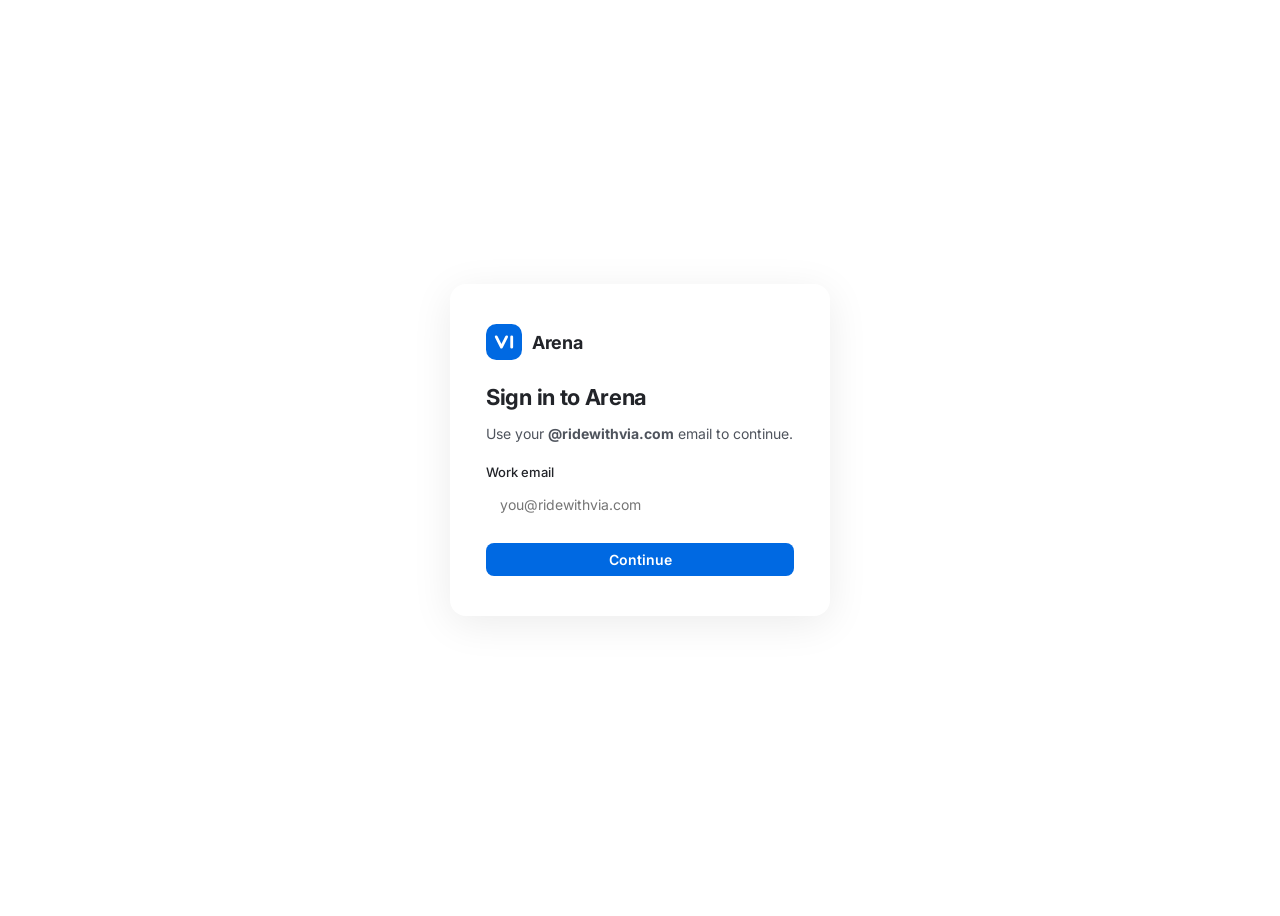
==== commit 14b1c96b: "Update hub UI: login card, role-based access, pending requests - Replace identity prompt bar with fu" ====
--- a/index.html
+++ b/index.html
@@ -10,11 +10,25 @@
     <link rel="stylesheet" href="hub/hub.css">
 </head>
 <body>
-    <!-- ===== Identity Prompt (first visit) ===== -->
-    <div class="identity-prompt" id="identity-prompt" style="display:none">
-        <span class="identity-prompt-label">Enter your email to identify yourself:</span>
-        <input type="email" class="identity-prompt-input" id="identity-email-input" placeholder="you@ridewithvia.com">
-        <button class="hub-btn hub-btn-primary identity-prompt-btn" id="identity-save-btn">Save</button>
+    <!-- ===== Login Screen ===== -->
+    <div id="identity-prompt" style="display:none">
+        <div class="login-card">
+            <div class="login-logo">
+                <svg width="36" height="36" viewBox="0 0 28 28" fill="none">
+                    <rect width="28" height="28" rx="8" fill="#0069e2"/>
+                    <path d="M8 10l4 8 4-8M20 10v8" stroke="#fff" stroke-width="2.2" stroke-linecap="round" stroke-linejoin="round"/>
+                </svg>
+                <span class="login-logo-name">Arena</span>
+            </div>
+            <h2 class="login-title">Sign in to Arena</h2>
+            <p class="login-subtitle">Use your <strong>@ridewithvia.com</strong> email to continue.</p>
+            <div class="login-field">
+                <label class="login-label" for="identity-email-input">Work email</label>
+                <input type="email" class="login-input" id="identity-email-input" placeholder="you@ridewithvia.com" autocomplete="email">
+            </div>
+            <p class="login-error" id="login-error" style="display:none"></p>
+            <button class="hub-btn hub-btn-primary login-btn" id="identity-save-btn">Continue</button>
+        </div>
     </div>
 
     <!-- ===== Dashboard View ===== -->
@@ -115,12 +129,66 @@
 
     <!-- ===== New Prototype Modal ===== -->
     <div class="modal-overlay" id="modal-overlay">
-        <div class="modal" id="new-prototype-modal">
-            <div class="modal-header">
-                <h3 class="modal-title" id="modal-title">New Prototype</h3>
+        <div class="modal modal-new-prototype" id="new-prototype-modal">
+            <div class="modal-header">
+                <div class="modal-header-with-back">
+                    <button class="modal-back-btn" id="btn-modal-back" style="display:none">
+                        <svg width="16" height="16" viewBox="0 0 24 24" fill="none" stroke="currentColor" stroke-width="2" stroke-linecap="round" stroke-linejoin="round"><polyline points="15 18 9 12 15 6"/></svg>
+                    </button>
+                    <h3 class="modal-title" id="modal-title">New Prototype</h3>
+                </div>
                 <button class="modal-close" id="modal-close">&times;</button>
             </div>
-            <div class="modal-body">
+
+            <!-- Step 1: Template picker -->
+            <div id="modal-step-pick" class="modal-body">
+                <p class="modal-step-hint">Choose a starting point for your prototype</p>
+                <div class="template-grid">
+                    <button class="template-tile template-tile-disabled" data-template="rider-management" disabled>
+                        <div class="template-tile-icon">
+                            <svg width="24" height="24" viewBox="0 0 24 24" fill="none" stroke="currentColor" stroke-width="1.5" stroke-linecap="round" stroke-linejoin="round"><path d="M17 21v-2a4 4 0 00-4-4H5a4 4 0 00-4 4v2"/><circle cx="9" cy="7" r="4"/><path d="M23 21v-2a4 4 0 00-3-3.87"/><path d="M16 3.13a4 4 0 010 7.75"/></svg>
+                        </div>
+                        <div class="template-tile-text">
+                            <span class="template-tile-name">Rider Management</span>
+                            <span class="template-tile-desc">Rider-facing dashboard & flows</span>
+                        </div>
+                        <span class="template-tile-badge">Coming soon</span>
+                    </button>
+                    <button class="template-tile template-tile-disabled" data-template="ride-plan" disabled>
+                        <div class="template-tile-icon">
+                            <svg width="24" height="24" viewBox="0 0 24 24" fill="none" stroke="currentColor" stroke-width="1.5" stroke-linecap="round" stroke-linejoin="round"><circle cx="12" cy="12" r="10"/><polyline points="12 6 12 12 16 14"/></svg>
+                        </div>
+                        <div class="template-tile-text">
+                            <span class="template-tile-name">Ride Plan</span>
+                            <span class="template-tile-desc">Scheduling & ride planning UI</span>
+                        </div>
+                        <span class="template-tile-badge">Coming soon</span>
+                    </button>
+                    <button class="template-tile template-tile-disabled" data-template="booking-page" disabled>
+                        <div class="template-tile-icon">
+                            <svg width="24" height="24" viewBox="0 0 24 24" fill="none" stroke="currentColor" stroke-width="1.5" stroke-linecap="round" stroke-linejoin="round"><rect x="3" y="4" width="18" height="18" rx="2" ry="2"/><line x1="16" y1="2" x2="16" y2="6"/><line x1="8" y1="2" x2="8" y2="6"/><line x1="3" y1="10" x2="21" y2="10"/></svg>
+                        </div>
+                        <div class="template-tile-text">
+                            <span class="template-tile-name">Booking Page</span>
+                            <span class="template-tile-desc">Booking flow & confirmation</span>
+                        </div>
+                        <span class="template-tile-badge">Coming soon</span>
+                    </button>
+                    <button class="template-tile template-tile-import" data-template="import">
+                        <div class="template-tile-icon">
+                            <svg width="24" height="24" viewBox="0 0 24 24" fill="none" stroke="currentColor" stroke-width="1.5" stroke-linecap="round" stroke-linejoin="round"><path d="M22 19a2 2 0 01-2 2H4a2 2 0 01-2-2V5a2 2 0 012-2h5l2 3h9a2 2 0 012 2z"/><line x1="12" y1="11" x2="12" y2="17"/><polyline points="9 14 12 17 15 14"/></svg>
+                        </div>
+                        <div class="template-tile-text">
+                            <span class="template-tile-name">Import folder</span>
+                            <span class="template-tile-desc">Use an existing local repository</span>
+                        </div>
+                    </button>
+                </div>
+            </div>
+
+            <!-- Step 2a: Details for template -->
+            <div id="modal-step-details" class="modal-body" style="display:none">
+                <div class="modal-source-label" id="modal-source-label"></div>
                 <label class="form-label">
                     Prototype Name
                     <input type="text" class="form-input" id="input-name" placeholder="e.g. Ride Scheduling Redesign">
@@ -133,15 +201,23 @@
                     Created By
                     <select class="form-input" id="input-creator"></select>
                 </label>
+                <div id="import-path-row" style="display:none">
+                    <label class="form-label">
+                        Folder path
+                        <input type="text" class="form-input" id="input-import-path" placeholder="e.g. /Users/you/projects/my-app">
+                    </label>
+                    <p class="form-hint">Paste the full path to your local project folder. The script will copy it into <code>prototypes/</code>.</p>
+                </div>
                 <div class="modal-output" id="modal-output" style="display:none">
                     <p class="modal-output-label">Run this in your terminal:</p>
                     <pre class="modal-output-code" id="modal-output-code"></pre>
                     <button class="hub-btn hub-btn-primary modal-copy-btn" id="btn-copy-output">Copy to Clipboard</button>
                 </div>
             </div>
-            <div class="modal-footer" id="modal-footer">
+
+            <div class="modal-footer" id="modal-footer" style="display:none">
                 <button class="hub-btn hub-btn-ghost" id="btn-modal-cancel">Cancel</button>
-                <button class="hub-btn hub-btn-primary" id="btn-modal-generate">Generate Instructions</button>
+                <button class="hub-btn hub-btn-primary" id="btn-modal-generate">Generate Command</button>
             </div>
         </div>
     </div>
@@ -244,6 +320,14 @@
                 </div>
             </div>
             <div class="modal-body">
+                <div id="pending-requests-section" style="display:none">
+                    <div class="pending-requests-header">
+                        <svg width="14" height="14" viewBox="0 0 24 24" fill="none" stroke="currentColor" stroke-width="2" stroke-linecap="round" stroke-linejoin="round"><circle cx="12" cy="12" r="10"/><line x1="12" y1="8" x2="12" y2="12"/><line x1="12" y1="16" x2="12.01" y2="16"/></svg>
+                        Pending Requests
+                    </div>
+                    <div id="pending-requests-list"></div>
+                    <div class="pending-requests-divider"></div>
+                </div>
                 <div class="team-list" id="team-list"></div>
             </div>
         </div>
@@ -269,9 +353,13 @@
                     Role
                     <input type="text" class="form-input" id="input-member-role" placeholder="e.g. Designer, Product, Engineer">
                 </label>
-                <label class="form-label form-checkbox-label">
-                    <input type="checkbox" id="input-member-admin">
-                    <span>Grant admin access</span>
+                <label class="form-label">
+                    Access Level
+                    <select class="form-input" id="input-member-access">
+                        <option value="viewer">Viewer — can browse published prototypes</option>
+                        <option value="editor" selected>Editor — can create and publish prototypes</option>
+                        <option value="admin">Admin — full access + team management</option>
+                    </select>
                 </label>
                 <div class="modal-output" id="team-modal-output" style="display:none">
                     <p class="modal-output-label">Run this in your terminal:</p>
@@ -301,6 +389,7 @@
                     <button class="profile-action-row" id="profile-manage-team">
                         <svg width="16" height="16" viewBox="0 0 24 24" fill="none" stroke="currentColor" stroke-width="2" stroke-linecap="round" stroke-linejoin="round"><path d="M17 21v-2a4 4 0 00-4-4H5a4 4 0 00-4 4v2"/><circle cx="9" cy="7" r="4"/><path d="M23 21v-2a4 4 0 00-3-3.87"/><path d="M16 3.13a4 4 0 010 7.75"/></svg>
                         <span>Manage team members</span>
+                        <span class="pending-requests-badge" id="pending-requests-badge" style="display:none"></span>
                         <svg class="profile-action-chevron" width="14" height="14" viewBox="0 0 24 24" fill="none" stroke="currentColor" stroke-width="2" stroke-linecap="round" stroke-linejoin="round"><polyline points="9 18 15 12 9 6"/></svg>
                     </button>
                 </div>
@@ -357,6 +446,25 @@
         </div>
     </div>
 
+    <!-- ===== Request Access Screen ===== -->
+    <div id="request-access-screen" style="display:none">
+        <div class="request-access-card">
+            <svg class="request-access-icon" width="48" height="48" viewBox="0 0 24 24" fill="none" stroke="currentColor" stroke-width="1.5" stroke-linecap="round" stroke-linejoin="round">
+                <rect x="3" y="11" width="18" height="11" rx="2" ry="2"/>
+                <path d="M7 11V7a5 5 0 0110 0v4"/>
+            </svg>
+            <h2 class="request-access-title">Access Required</h2>
+            <p class="request-access-message">
+                Your account (<strong><span id="request-access-email"></span></strong>) isn't on the Arena team yet.
+            </p>
+            <button class="hub-btn hub-btn-primary request-access-btn" id="btn-request-access">Request Access</button>
+            <p class="request-access-note" id="request-access-note" style="display:none">
+                Request sent! You'll receive an invite once an admin approves.
+            </p>
+            <button class="hub-btn hub-btn-ghost request-access-switch" id="btn-switch-user">Switch account</button>
+        </div>
+    </div>
+
     <script src="hub/hub.js"></script>
 </body>
 </html>
--- a/hub/hub.css
+++ b/hub/hub.css
@@ -82,37 +82,100 @@
 }
 
 /* ===== Identity Prompt ===== */
-.identity-prompt {
+/* ===== Login Screen ===== */
+#identity-prompt {
+    position: fixed;
+    inset: 0;
+    z-index: 300;
+    display: flex;
+    align-items: center;
+    justify-content: center;
+    background: var(--bg-primary);
+}
+
+.login-card {
+    display: flex;
+    flex-direction: column;
+    gap: 20px;
+    width: 100%;
+    max-width: 380px;
+    padding: 40px 36px;
+    background: var(--bg-card);
+    border: 1px solid var(--border);
+    border-radius: 16px;
+    box-shadow: 0 8px 40px rgba(0,0,0,0.08);
+}
+
+.login-logo {
     display: flex;
     align-items: center;
     gap: 10px;
-    padding: 10px 32px;
-    background: var(--brand-light);
-    border-bottom: 1px solid var(--brand);
+    margin-bottom: 4px;
+}
+
+.login-logo-name {
+    font-size: 18px;
+    font-weight: 700;
+    color: var(--text-primary);
+    letter-spacing: -0.3px;
+}
+
+.login-title {
+    font-size: 22px;
+    font-weight: 700;
+    color: var(--text-primary);
+    margin: 0;
+    letter-spacing: -0.3px;
+    line-height: 1.2;
+}
+
+.login-subtitle {
+    font-size: 14px;
+    color: var(--text-secondary);
+    margin: -8px 0 0;
+    line-height: 1.5;
+}
+
+.login-field {
+    display: flex;
+    flex-direction: column;
+    gap: 6px;
+}
+
+.login-label {
     font-size: 13px;
     font-weight: 500;
     color: var(--text-primary);
 }
 
-.identity-prompt-input {
-    padding: 6px 10px;
-    border: 1px solid var(--separator);
+.login-input {
+    padding: 10px 14px;
+    border: 1px solid var(--border);
     border-radius: var(--radius-sm);
     font-family: var(--font);
-    font-size: 13px;
-    width: 240px;
-    color: var(--text-primary);
-}
-
-.identity-prompt-input:focus {
+    font-size: 14px;
+    color: var(--text-primary);
+    background: var(--bg-primary);
+    transition: border-color 0.15s, box-shadow 0.15s;
+}
+
+.login-input:focus {
     outline: none;
     border-color: var(--brand);
     box-shadow: 0 0 0 3px var(--brand-light);
 }
 
-.identity-prompt-btn {
-    padding: 6px 14px;
+.login-error {
     font-size: 13px;
+    color: #dc2626;
+    margin: -8px 0 0;
+}
+
+.login-btn {
+    width: 100%;
+    justify-content: center;
+    padding: 11px;
+    font-size: 15px;
 }
 
 /* ===== Identity Indicator ===== */
@@ -1677,6 +1740,158 @@
     animation: modalIn 200ms ease-out;
 }
 
+.modal-new-prototype {
+    max-width: 600px;
+}
+
+/* Back button in modal header */
+.modal-header-with-back {
+    display: flex;
+    align-items: center;
+    gap: 8px;
+}
+
+.modal-back-btn {
+    display: flex;
+    align-items: center;
+    justify-content: center;
+    width: 30px;
+    height: 30px;
+    border: none;
+    border-radius: var(--radius-sm);
+    background: transparent;
+    color: var(--text-tertiary);
+    cursor: pointer;
+    transition: all var(--transition);
+    flex-shrink: 0;
+}
+
+.modal-back-btn:hover {
+    background: var(--bg-secondary);
+    color: var(--text-primary);
+}
+
+/* Step hint */
+.modal-step-hint {
+    font-size: 13px;
+    color: var(--text-secondary);
+    margin: 0 0 16px;
+}
+
+/* Template grid */
+.template-grid {
+    display: grid;
+    grid-template-columns: 1fr 1fr;
+    gap: 10px;
+}
+
+.template-tile {
+    display: flex;
+    align-items: center;
+    gap: 12px;
+    padding: 14px 16px;
+    border: 1.5px solid var(--border);
+    border-radius: var(--radius);
+    background: var(--bg-card);
+    cursor: pointer;
+    text-align: left;
+    transition: border-color 0.15s, box-shadow 0.15s, background 0.15s;
+    position: relative;
+}
+
+.template-tile:not([disabled]):hover {
+    border-color: var(--brand);
+    box-shadow: 0 0 0 3px var(--brand-light);
+    background: var(--bg-primary);
+}
+
+.template-tile-icon {
+    width: 40px;
+    height: 40px;
+    border-radius: var(--radius-sm);
+    background: var(--bg-secondary);
+    display: flex;
+    align-items: center;
+    justify-content: center;
+    flex-shrink: 0;
+    color: var(--text-secondary);
+}
+
+.template-tile-import .template-tile-icon {
+    background: #eff6ff;
+    color: var(--brand);
+}
+
+.template-tile-text {
+    display: flex;
+    flex-direction: column;
+    gap: 2px;
+    flex: 1;
+    min-width: 0;
+}
+
+.template-tile-name {
+    font-size: 14px;
+    font-weight: 600;
+    color: var(--text-primary);
+}
+
+.template-tile-desc {
+    font-size: 12px;
+    color: var(--text-tertiary);
+    white-space: nowrap;
+    overflow: hidden;
+    text-overflow: ellipsis;
+}
+
+.template-tile-badge {
+    position: absolute;
+    top: 8px;
+    right: 8px;
+    font-size: 10px;
+    font-weight: 600;
+    padding: 2px 6px;
+    border-radius: 999px;
+    background: var(--bg-secondary);
+    color: var(--text-tertiary);
+    border: 1px solid var(--border);
+}
+
+.template-tile-disabled {
+    opacity: 0.55;
+    cursor: not-allowed;
+}
+
+/* Source label in step 2 */
+.modal-source-label {
+    display: flex;
+    align-items: center;
+    gap: 6px;
+    font-size: 12px;
+    font-weight: 600;
+    color: var(--brand);
+    background: var(--brand-light);
+    border-radius: var(--radius-sm);
+    padding: 6px 10px;
+    margin-bottom: 16px;
+}
+
+/* Form hint text */
+.form-hint {
+    font-size: 12px;
+    color: var(--text-tertiary);
+    margin: -8px 0 16px;
+    line-height: 1.5;
+}
+
+.form-hint code {
+    font-family: ui-monospace, monospace;
+    font-size: 11px;
+    background: var(--bg-secondary);
+    padding: 1px 4px;
+    border-radius: 3px;
+}
+
 @keyframes modalIn {
     from { opacity: 0; transform: translateY(12px) scale(0.97); }
     to { opacity: 1; transform: translateY(0) scale(1); }
@@ -1996,3 +2211,142 @@
         border-radius: 0 !important;
     }
 }
+
+/* ===== Request Access Screen ===== */
+#request-access-screen {
+    position: fixed;
+    inset: 0;
+    z-index: 200;
+    display: flex;
+    align-items: center;
+    justify-content: center;
+    background: var(--bg-primary);
+}
+
+.request-access-card {
+    display: flex;
+    flex-direction: column;
+    align-items: center;
+    gap: 16px;
+    max-width: 400px;
+    width: 90%;
+    text-align: center;
+    padding: 48px 32px;
+    background: var(--bg-card);
+    border: 1px solid var(--border);
+    border-radius: 16px;
+    box-shadow: 0 8px 32px rgba(0,0,0,0.08);
+}
+
+.request-access-icon {
+    color: var(--text-tertiary);
+    margin-bottom: 4px;
+}
+
+.request-access-title {
+    font-size: 20px;
+    font-weight: 600;
+    color: var(--text-primary);
+    margin: 0;
+}
+
+.request-access-message {
+    font-size: 14px;
+    color: var(--text-secondary);
+    line-height: 1.5;
+    margin: 0;
+}
+
+.request-access-btn {
+    margin-top: 4px;
+    min-width: 160px;
+}
+
+.request-access-note {
+    font-size: 13px;
+    color: var(--success, #16a34a);
+    margin: 0;
+}
+
+.request-access-switch {
+    font-size: 13px;
+    color: var(--text-tertiary);
+    padding: 4px 8px;
+}
+
+/* ===== Pending Requests Badge ===== */
+.pending-requests-badge {
+    display: inline-flex;
+    align-items: center;
+    justify-content: center;
+    min-width: 18px;
+    height: 18px;
+    padding: 0 5px;
+    background: #dc2626;
+    color: #fff;
+    font-size: 11px;
+    font-weight: 700;
+    border-radius: 999px;
+    margin-left: auto;
+    margin-right: 4px;
+}
+
+/* ===== Pending Requests Section (Team modal) ===== */
+.pending-requests-header {
+    display: flex;
+    align-items: center;
+    gap: 6px;
+    font-size: 12px;
+    font-weight: 600;
+    color: #dc2626;
+    text-transform: uppercase;
+    letter-spacing: 0.06em;
+    padding: 0 0 10px;
+}
+
+.pending-requests-divider {
+    height: 1px;
+    background: var(--border);
+    margin: 12px 0 16px;
+}
+
+.pending-request-row {
+    display: flex;
+    align-items: center;
+    gap: 10px;
+    padding: 8px 12px;
+    background: #fef2f2;
+    border: 1px solid #fecaca;
+    border-radius: var(--radius-sm);
+    margin-bottom: 8px;
+}
+
+.pending-request-email {
+    flex: 1;
+    font-size: 13px;
+    font-weight: 500;
+    color: var(--text-primary);
+    word-break: break-all;
+}
+
+.pending-request-date {
+    font-size: 11px;
+    color: var(--text-tertiary);
+    white-space: nowrap;
+}
+
+.pending-request-actions {
+    display: flex;
+    gap: 6px;
+}
+
+.pending-request-approve {
+    font-size: 12px;
+    padding: 4px 10px;
+}
+
+.pending-request-dismiss {
+    font-size: 12px;
+    padding: 4px 8px;
+    color: var(--text-tertiary);
+}
